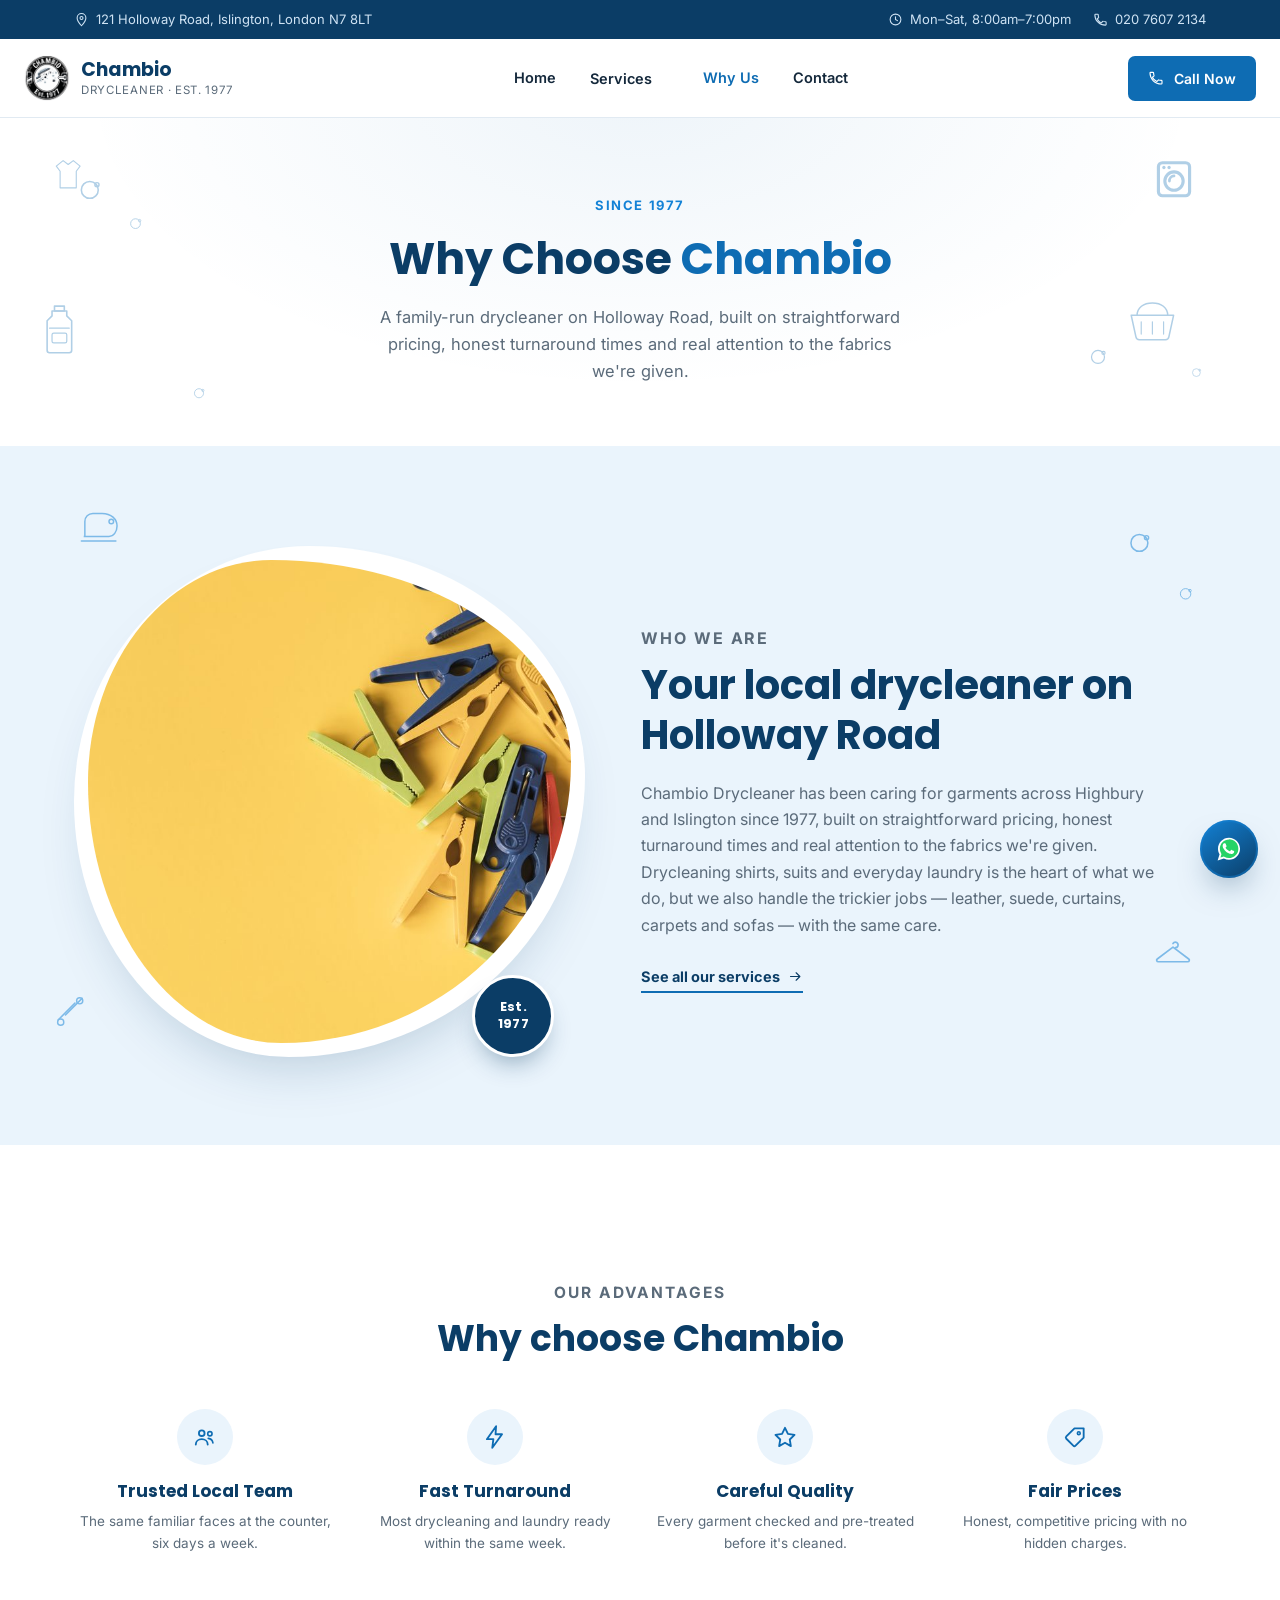
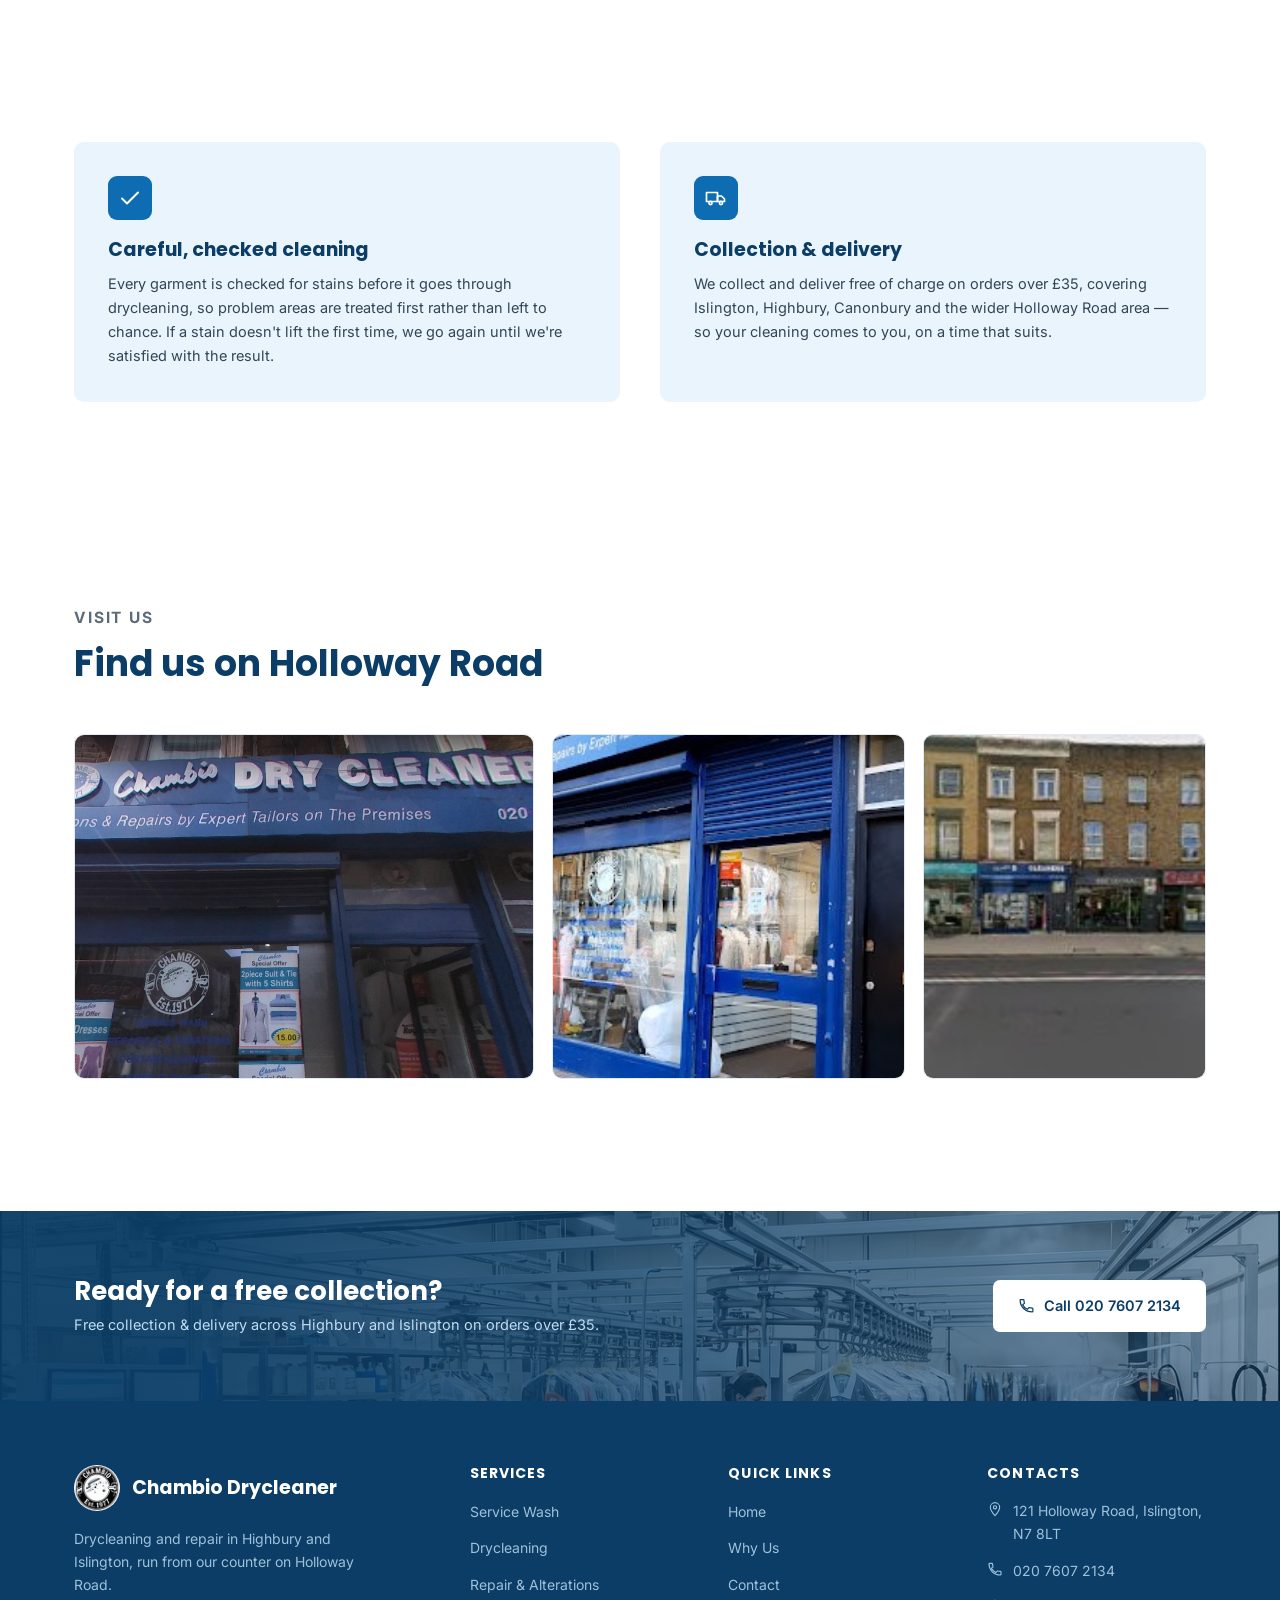
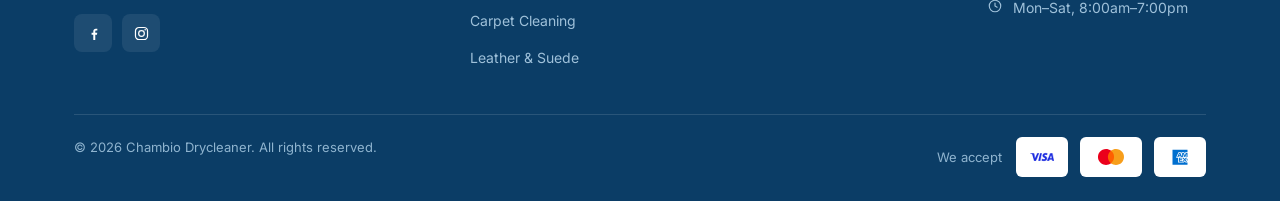
==== about.html @ b4e9386e "Add files via upload" ====
<!DOCTYPE html>
<html lang="en">
<head>
<meta charset="UTF-8">
<meta name="viewport" content="width=device-width, initial-scale=1.0">
<title>Why Choose Us | Chambio Drycleaner, Islington N7</title>
<meta name="description" content="Family-run drycleaner on Holloway Road, Islington since 1977. Trusted local team, fast turnaround, careful quality and fair prices.">
<link rel="canonical" href="about.html">
<link rel="icon" type="image/x-icon" href="favicon.ico">
<link rel="icon" type="image/png" sizes="32x32" href="favicon-32x32.png">
<link rel="icon" type="image/png" sizes="16x16" href="favicon-16x16.png">
<link rel="apple-touch-icon" sizes="180x180" href="apple-touch-icon.png">
<link rel="preconnect" href="https://fonts.googleapis.com">
<link rel="preconnect" href="https://fonts.gstatic.com" crossorigin>
<link href="https://fonts.googleapis.com/css2?family=Poppins:wght@500;600;700&family=Inter:wght@400;500;600;700&display=swap" rel="stylesheet">
<link rel="stylesheet" href="style.css">
</head>
<body>

<!-- Icon sprite definitions -->
<svg width="0" height="0" style="position:absolute">
  <defs>
    <symbol id="ic-phone" viewBox="0 0 24 24"><path d="M6.6 10.8c1.4 2.8 3.8 5.2 6.6 6.6l2.2-2.2c.3-.3.7-.4 1-.2 1.1.4 2.3.6 3.6.6.6 0 1 .4 1 1V20c0 .6-.4 1-1 1C10.4 21 3 13.6 3 4.6c0-.6.4-1 1-1h3.4c.6 0 1 .4 1 1 0 1.3.2 2.5.6 3.6.1.4 0 .8-.2 1L6.6 10.8z" fill="none" stroke="currentColor" stroke-width="1.7" stroke-linejoin="round"/></symbol>
    <symbol id="ic-pin" viewBox="0 0 24 24"><path d="M12 22s7-7.4 7-12.5A7 7 0 0 0 5 9.5C5 14.6 12 22 12 22z" fill="none" stroke="currentColor" stroke-width="1.7" stroke-linejoin="round"/><circle cx="12" cy="9.5" r="2.4" fill="none" stroke="currentColor" stroke-width="1.7"/></symbol>
    <symbol id="ic-clock" viewBox="0 0 24 24"><circle cx="12" cy="12" r="8.6" fill="none" stroke="currentColor" stroke-width="1.7"/><path d="M12 7.5V12l3.2 1.8" fill="none" stroke="currentColor" stroke-width="1.7" stroke-linecap="round" stroke-linejoin="round"/></symbol>
    <symbol id="ic-truck" viewBox="0 0 24 24"><path d="M2.5 6.5h11v9h-11z" fill="none" stroke="currentColor" stroke-width="1.7" stroke-linejoin="round"/><path d="M13.5 10h4l3 3v2.5h-7V10z" fill="none" stroke="currentColor" stroke-width="1.7" stroke-linejoin="round"/><circle cx="6.5" cy="17" r="1.6" fill="none" stroke="currentColor" stroke-width="1.6"/><circle cx="17" cy="17" r="1.6" fill="none" stroke="currentColor" stroke-width="1.6"/></symbol>
    <symbol id="ic-hanger" viewBox="0 0 24 24"><path d="M12 4.2a1.6 1.6 0 1 1 1.4 2.4" fill="none" stroke="currentColor" stroke-width="1.7" stroke-linecap="round"/><path d="M12 6.6 3 13.5c-.7.5-.3 1.6.6 1.6h16.8c.9 0 1.3-1.1.6-1.6L12 6.6z" fill="none" stroke="currentColor" stroke-width="1.7" stroke-linejoin="round"/><path d="M5 17.3h14" stroke="currentColor" stroke-width="1.7" stroke-linecap="round"/></symbol>
    <symbol id="ic-washer" viewBox="0 0 24 24"><rect x="3.5" y="3" width="17" height="18" rx="2.2" fill="none" stroke="currentColor" stroke-width="1.7"/><circle cx="12" cy="13" r="5" fill="none" stroke="currentColor" stroke-width="1.7"/><path d="M9.5 13c0-1.6 1.2-2.8 2.5-2.8" fill="none" stroke="currentColor" stroke-width="1.5" stroke-linecap="round"/><circle cx="6.5" cy="5.6" r=".9" fill="currentColor"/><circle cx="9.3" cy="5.6" r=".9" fill="currentColor"/></symbol>
    <symbol id="ic-needle" viewBox="0 0 24 24"><path d="M19.5 4.5 9 15a2.1 2.1 0 1 1-3-3L16.5 1.5" fill="none" stroke="currentColor" stroke-width="1.7" stroke-linecap="round" stroke-linejoin="round"/><circle cx="18" cy="6" r="1.4" fill="none" stroke="currentColor" stroke-width="1.5"/><path d="M4.5 16.5 3 21l4.5-1.5" fill="none" stroke="currentColor" stroke-width="1.7" stroke-linecap="round" stroke-linejoin="round"/></symbol>
    <symbol id="ic-carpet" viewBox="0 0 24 24"><rect x="3" y="4.5" width="18" height="15" rx="1.5" fill="none" stroke="currentColor" stroke-width="1.7"/><rect x="6" y="7.5" width="12" height="9" rx="1" fill="none" stroke="currentColor" stroke-width="1.4"/><path d="M9 10.5h6M9 13.5h6" stroke="currentColor" stroke-width="1.3" stroke-linecap="round"/></symbol>
    <symbol id="ic-sofa" viewBox="0 0 24 24"><path d="M5 12V8.8a1.8 1.8 0 0 1 3.6 0V11h6.8V8.8a1.8 1.8 0 0 1 3.6 0V12" fill="none" stroke="currentColor" stroke-width="1.7" stroke-linejoin="round"/><rect x="3.5" y="11" width="17" height="6" rx="1.6" fill="none" stroke="currentColor" stroke-width="1.7"/><path d="M4.5 17v2.3M19.5 17v2.3" stroke="currentColor" stroke-width="1.7" stroke-linecap="round"/></symbol>
    <symbol id="ic-jacket" viewBox="0 0 24 24"><path d="M9 3.5 12 5l3-1.5 4 3-2 2.5V20H8V9L6 6.5l3-3z" fill="none" stroke="currentColor" stroke-width="1.7" stroke-linejoin="round"/><path d="M12 5v15" stroke="currentColor" stroke-width="1.3"/></symbol>
    <symbol id="ic-team" viewBox="0 0 24 24"><circle cx="9" cy="8.5" r="2.6" fill="none" stroke="currentColor" stroke-width="1.7"/><path d="M3.5 19c0-3 2.5-5 5.5-5s5.5 2 5.5 5" fill="none" stroke="currentColor" stroke-width="1.7" stroke-linecap="round"/><circle cx="16.5" cy="9" r="2" fill="none" stroke="currentColor" stroke-width="1.5"/><path d="M15 13.3c2.4.3 4 1.9 4.3 4.2" fill="none" stroke="currentColor" stroke-width="1.5" stroke-linecap="round"/></symbol>
    <symbol id="ic-bolt" viewBox="0 0 24 24"><path d="M13 2 4.5 14h6l-1 8L18.5 9.5h-6L13 2z" fill="none" stroke="currentColor" stroke-width="1.7" stroke-linejoin="round"/></symbol>
    <symbol id="ic-star" viewBox="0 0 24 24"><path d="M12 3.5l2.7 5.6 6.1.9-4.4 4.3 1 6.1L12 17.3l-5.4 3.1 1-6.1-4.4-4.3 6.1-.9L12 3.5z" fill="none" stroke="currentColor" stroke-width="1.7" stroke-linejoin="round"/></symbol>
    <symbol id="ic-tag" viewBox="0 0 24 24"><path d="M20 12.5 12.5 20a1.5 1.5 0 0 1-2.1 0l-6.4-6.4a1.5 1.5 0 0 1 0-2.1L11.5 4H20v8.5z" fill="none" stroke="currentColor" stroke-width="1.7" stroke-linejoin="round"/><circle cx="15.5" cy="8.5" r="1.3" fill="none" stroke="currentColor" stroke-width="1.5"/></symbol>
    <symbol id="ic-mail" viewBox="0 0 24 24"><rect x="3" y="5" width="18" height="14" rx="2" fill="none" stroke="currentColor" stroke-width="1.7"/><path d="M4 6.5l8 6.5 8-6.5" fill="none" stroke="currentColor" stroke-width="1.7" stroke-linejoin="round"/></symbol>
    <symbol id="ic-fb" viewBox="0 0 24 24"><path d="M14.5 21v-7.2h2.4l.4-2.8h-2.8V9.2c0-.8.2-1.4 1.4-1.4h1.5V5.3c-.3 0-1.1-.1-2.1-.1-2.1 0-3.6 1.3-3.6 3.7v2.1H9.3v2.8h2.4V21h2.8z" fill="currentColor"/></symbol>
    <symbol id="ic-ig" viewBox="0 0 24 24"><rect x="3.5" y="3.5" width="17" height="17" rx="5" fill="none" stroke="currentColor" stroke-width="1.7"/><circle cx="12" cy="12" r="4" fill="none" stroke="currentColor" stroke-width="1.7"/><circle cx="17.2" cy="6.8" r="1.1" fill="currentColor"/></symbol>
    <symbol id="ic-check" viewBox="0 0 24 24"><path d="M4 12.5l5 5 11-11" fill="none" stroke="currentColor" stroke-width="2" stroke-linecap="round" stroke-linejoin="round"/></symbol>
    <symbol id="ic-arrow" viewBox="0 0 24 24"><path d="M4 12h15M13 6l6 6-6 6" fill="none" stroke="currentColor" stroke-width="1.8" stroke-linecap="round" stroke-linejoin="round"/></symbol>
    <symbol id="ic-card" viewBox="0 0 24 24"><rect x="2.5" y="5.5" width="19" height="13" rx="2" fill="none" stroke="currentColor" stroke-width="1.7"/><path d="M2.5 9.5h19" stroke="currentColor" stroke-width="1.7"/></symbol>
    <symbol id="doodle-iron" viewBox="0 0 40 40"><path d="M6 30h22c4 0 7-4 7-9 0-6-5-11-13-11H14c-4 0-7 3-7 7v13z" fill="none" stroke="currentColor" stroke-width="1.3"/><circle cx="30" cy="17" r="2" fill="none" stroke="currentColor" stroke-width="1.3"/><path d="M4 34h30" stroke="currentColor" stroke-width="1.3" stroke-linecap="round"/></symbol>
    <symbol id="doodle-bubble" viewBox="0 0 20 20"><circle cx="10" cy="10" r="6.5" fill="none" stroke="currentColor" stroke-width="1.2"/><circle cx="15.5" cy="6" r="1.6" fill="none" stroke="currentColor" stroke-width="1.1"/></symbol>
    <symbol id="doodle-hanger" viewBox="0 0 32 32"><path d="M16 6.2a2.1 2.1 0 1 1 1.9 3.2" fill="none" stroke="currentColor" stroke-width="1.3" stroke-linecap="round"/><path d="M16 9 4 18c-.9.7-.4 2.1.8 2.1h22.4c1.2 0 1.7-1.4.8-2.1L16 9z" fill="none" stroke="currentColor" stroke-width="1.3" stroke-linejoin="round"/></symbol>
    <symbol id="doodle-scissor" viewBox="0 0 32 32"><path d="M26 6 12 20" fill="none" stroke="currentColor" stroke-width="1.3" stroke-linecap="round"/><path d="M6 24 20 10" fill="none" stroke="currentColor" stroke-width="1.3" stroke-linecap="round"/><circle cx="8" cy="26" r="2.6" fill="none" stroke="currentColor" stroke-width="1.2"/><circle cx="24" cy="8" r="2.6" fill="none" stroke="currentColor" stroke-width="1.2"/></symbol>
    <symbol id="doodle-detergent" viewBox="0 0 34 44"><path d="M11 8h12v4l4 4v24a2 2 0 0 1-2 2H9a2 2 0 0 1-2-2V16l4-4V8z" fill="none" stroke="currentColor" stroke-width="1.3" stroke-linejoin="round"/><path d="M13 4h8v4h-8z" fill="none" stroke="currentColor" stroke-width="1.3" stroke-linejoin="round"/><path d="M9 22h16" stroke="currentColor" stroke-width="1" stroke-linecap="round"/><rect x="11" y="26" width="12" height="8" rx="1.4" fill="none" stroke="currentColor" stroke-width="1"/></symbol>
    <symbol id="doodle-basket" viewBox="0 0 44 34"><path d="M4 12h36l-4 18.4a3 3 0 0 1-3 2.4H11a3 3 0 0 1-3-2.4L4 12z" fill="none" stroke="currentColor" stroke-width="1.3" stroke-linejoin="round"/><path d="M9 12c0-6.5 5.5-10.5 13-10.5S35 5.5 35 12" fill="none" stroke="currentColor" stroke-width="1.3"/><path d="M12.5 17.5v10.5M22 17.5v10.5M31.5 17.5v10.5" stroke="currentColor" stroke-width="1" stroke-linecap="round"/></symbol>
    <symbol id="doodle-shirt" viewBox="0 0 40 40"><path d="M14 4 20 8.5 26 4 34 10.5 29.5 16.5V36h-19V16.5L6 10.5 14 4z" fill="none" stroke="currentColor" stroke-width="1.3" stroke-linejoin="round"/></symbol>
  </defs>
</svg>

<div class="topbar">
  <div class="wrap">
    <div class="topbar-item">
      <svg width="15" height="15"><use href="#ic-pin"/></svg>
      <span>121 Holloway Road, Islington, London N7 8LT</span>
    </div>
    <div class="topbar-right">
      <div class="topbar-item"><svg width="15" height="15"><use href="#ic-clock"/></svg><span>Mon&ndash;Sat, 8:00am&ndash;7:00pm</span></div>
      <a class="topbar-item" href="tel:02076072134"><svg width="15" height="15"><use href="#ic-phone"/></svg><span>020 7607 2134</span></a>
    </div>
  </div>
</div>

<header>
  <div class="nav">
    <a class="brand" href="index.html">
      <span class="brand-mark"><img src="logo.png" alt="Chambio Drycleaner logo"></span>
      <span class="brand-text">
        <span class="brand-name" style="display:block;">Chambio</span>
        <span class="brand-sub">DRYCLEANER &middot; EST. 1977</span>
      </span>
    </a>

    <nav class="menu" id="navMenu">
      <a href="index.html">Home</a>
      <div class="dropdown">
        <button type="button" aria-expanded="false">Services <svg width="12" height="12"><use href="#ic-arrow" transform="rotate(90 12 12)"/></svg></button>
        <div class="dropdown-menu">
          <a href="services.html#service-wash">Service Wash</a>
          <a href="services.html#drycleaning">Drycleaning</a>
          <a href="services.html#repair-alterations">Repair &amp; Alterations</a>
          <a href="services.html#carpet-cleaning">Carpet Cleaning</a>
          <a href="services.html#sofa-curtain">Sofa &amp; Curtain Cleaning</a>
          <a href="services.html#leather-suede">Leather &amp; Suede</a>
        </div>
      </div>
      <a href="about.html" class="active">Why Us</a>
      <a href="contact.html">Contact</a>
    </nav>

    <a class="header-cta" href="tel:02076072134">
      <svg width="16" height="16"><use href="#ic-phone"/></svg>
      Call Now
    </a>
    <button class="burger" id="burger" aria-label="Toggle menu" aria-expanded="false">
      <svg width="26" height="26"><use href="#ic-arrow" transform="rotate(90 12 12)"/></svg>
    </button>
  </div>
</header>

<main id="top">

  <!-- PAGE INTRO -->
  <section class="hero" style="padding:64px 0 30px;">
    <svg class="hero-doodles" width="100%" height="100%" xmlns="http://www.w3.org/2000/svg">
      <use href="#doodle-bubble" x="6%" y="18%" width="26" height="26"/>
      <use href="#doodle-bubble" x="10%" y="30%" width="15" height="15"/>
      <use href="#doodle-detergent" x="3%" y="56%" width="42" height="54"/>
      <use href="#ic-washer" x="90%" y="12%" width="44" height="44"/>
      <use href="#doodle-basket" x="88%" y="56%" width="52" height="40"/>
      <use href="#doodle-shirt" x="4%" y="12%" width="34" height="34"/>
      <use href="#doodle-bubble" x="85%" y="70%" width="20" height="20"/>
      <use href="#doodle-bubble" x="93%" y="76%" width="12" height="12"/>
      <use href="#doodle-bubble" x="15%" y="82%" width="14" height="14"/>
    </svg>
    <div class="wrap">
      <div class="hero-center">
        <p class="eyebrow">Since 1977</p>
        <h1>Why Choose <span>Chambio</span></h1>
        <p class="lead">A family-run drycleaner on Holloway Road, built on straightforward pricing, honest turnaround times and real attention to the fabrics we're given.</p>
      </div>
    </div>
  </section>

  <!-- WHO WE ARE -->
  <section class="about">
    <svg class="about-doodles" width="100%" height="100%" xmlns="http://www.w3.org/2000/svg" style="color:var(--blue-mid);">
      <use href="#doodle-iron" x="6%" y="8%" width="46" height="46"/>
      <use href="#doodle-bubble" x="88%" y="12%" width="26" height="26"/>
      <use href="#doodle-bubble" x="92%" y="20%" width="16" height="16"/>
      <use href="#doodle-hanger" x="90%" y="70%" width="42" height="42"/>
      <use href="#doodle-scissor" x="4%" y="78%" width="38" height="38"/>
      <use href="#doodle-bubble" x="10%" y="55%" width="14" height="14"/>
    </svg>
    <div class="wrap">
      <div class="about-grid">
        <div class="about-blob">
          <img src="clothespins.jpg" alt="Freshly pressed shirts on hangers at Chambio Drycleaner" loading="lazy">
          <span class="est-badge">Est.<br>1977</span>
        </div>
        <div class="about-copy">
          <p class="eyebrow">Who We Are</p>
          <h2>Your local drycleaner on Holloway Road</h2>
          <p>Chambio Drycleaner has been caring for garments across Highbury and Islington since 1977, built on straightforward pricing, honest turnaround times and real attention to the fabrics we're given. Drycleaning shirts, suits and everyday laundry is the heart of what we do, but we also handle the trickier jobs &mdash; leather, suede, curtains, carpets and sofas &mdash; with the same care.</p>
          <a class="link-arrow" href="services.html">See all our services <svg width="15" height="15"><use href="#ic-arrow"/></svg></a>
        </div>
      </div>
    </div>
  </section>

  <!-- WHY -->
  <section id="why" style="padding-top:120px;">
    <div class="wrap">
      <div class="section-head">
        <p class="eyebrow" style="text-align:center;">Our Advantages</p>
        <h2>Why choose Chambio</h2>
      </div>
      <div class="why-grid">
        <div class="why-item">
          <span class="info-icon"><svg width="26" height="26" style="color:var(--blue);"><use href="#ic-team"/></svg></span>
          <h3>Trusted Local Team</h3>
          <p>The same familiar faces at the counter, six days a week.</p>
        </div>
        <div class="why-item">
          <span class="info-icon"><svg width="26" height="26" style="color:var(--blue);"><use href="#ic-bolt"/></svg></span>
          <h3>Fast Turnaround</h3>
          <p>Most drycleaning and laundry ready within the same week.</p>
        </div>
        <div class="why-item">
          <span class="info-icon"><svg width="26" height="26" style="color:var(--blue);"><use href="#ic-star"/></svg></span>
          <h3>Careful Quality</h3>
          <p>Every garment checked and pre-treated before it's cleaned.</p>
        </div>
        <div class="why-item">
          <span class="info-icon"><svg width="26" height="26" style="color:var(--blue);"><use href="#ic-tag"/></svg></span>
          <h3>Fair Prices</h3>
          <p>Honest, competitive pricing with no hidden charges.</p>
        </div>
      </div>
    </div>
  </section>

  <!-- EXPLAIN -->
  <section class="explain">
    <div class="wrap">
      <div class="explain-grid">
        <div class="explain-card">
          <span class="info-icon"><svg width="24" height="24"><use href="#ic-check"/></svg></span>
          <h3>Careful, checked cleaning</h3>
          <p>Every garment is checked for stains before it goes through drycleaning, so problem areas are treated first rather than left to chance. If a stain doesn't lift the first time, we go again until we're satisfied with the result.</p>
        </div>
        <div class="explain-card">
          <span class="info-icon"><svg width="24" height="24"><use href="#ic-truck"/></svg></span>
          <h3>Collection &amp; delivery</h3>
          <p>We collect and deliver free of charge on orders over &pound;35, covering Islington, Highbury, Canonbury and the wider Holloway Road area &mdash; so your cleaning comes to you, on a time that suits.</p>
        </div>
      </div>
    </div>
  </section>

  <!-- STOREFRONT -->
  <section>
    <div class="wrap">
      <div class="section-head left">
        <p class="eyebrow">Visit Us</p>
        <h2>Find us on Holloway Road</h2>
      </div>
      <div class="storefront-grid">
        <img src="shopfront-sign.jpg" alt="Chambio Dry Cleaners shopfront sign, established 1977, Holloway Road" loading="lazy">
        <img src="shopfront-door.jpg" alt="Chambio Dry Cleaners entrance and shutter front" loading="lazy">
        <img src="shopfront-street.jpg" alt="Chambio Dry Cleaners storefront viewed from Holloway Road" loading="lazy">
      </div>
    </div>
  </section>

  <section style="padding:0;">
    <div class="cta-band">
      <div class="bg-photo"></div>
      <div class="bg-overlay"></div>
      <div class="wrap">
        <div>
          <h2>Ready for a free collection?</h2>
          <p>Free collection &amp; delivery across Highbury and Islington on orders over &pound;35.</p>
        </div>
        <a class="btn btn-primary" href="tel:02076072134"><svg width="17" height="17"><use href="#ic-phone"/></svg>Call 020 7607 2134</a>
      </div>
    </div>
  </section>


</main>

<footer>
  <div class="wrap">
    <div class="foot-grid">
      <div>
        <div class="foot-brand">
          <span class="brand-mark"><img src="logo.png" alt="Chambio Drycleaner logo"></span>
          <span class="brand-name">Chambio Drycleaner</span>
        </div>
        <p>Drycleaning and repair in Highbury and Islington, run from our counter on Holloway Road.</p>
        <div class="social-row">
          <a href="#" aria-label="Facebook"><svg width="17" height="17"><use href="#ic-fb"/></svg></a>
          <a href="#" aria-label="Instagram"><svg width="17" height="17"><use href="#ic-ig"/></svg></a>
        </div>
      </div>
      <div>
        <h4>Services</h4>
        <ul>
          <li><a href="services.html#service-wash">Service Wash</a></li>
          <li><a href="services.html#drycleaning">Drycleaning</a></li>
          <li><a href="services.html#repair-alterations">Repair &amp; Alterations</a></li>
          <li><a href="services.html#carpet-cleaning">Carpet Cleaning</a></li>
          <li><a href="services.html#leather-suede">Leather &amp; Suede</a></li>
        </ul>
      </div>
      <div>
        <h4>Quick Links</h4>
        <ul>
          <li><a href="index.html">Home</a></li>
          <li><a href="about.html">Why Us</a></li>
          <li><a href="contact.html">Contact</a></li>
        </ul>
      </div>
      <div>
        <h4>Contacts</h4>
        <div class="foot-contact-row">
          <svg width="16" height="16"><use href="#ic-pin"/></svg>
          <span>121 Holloway Road, Islington, N7 8LT</span>
        </div>
        <div class="foot-contact-row">
          <svg width="16" height="16"><use href="#ic-phone"/></svg>
          <span>020 7607 2134</span>
        </div>
        <div class="foot-contact-row">
          <svg width="16" height="16"><use href="#ic-clock"/></svg>
          <span>Mon&ndash;Sat, 8:00am&ndash;7:00pm</span>
        </div>
      </div>
    </div>
    <div class="foot-bottom">
      <span>&copy; <span id="year"></span> Chambio Drycleaner. All rights reserved.</span>
      <div class="cards-accepted">
        <span class="label">We accept</span>
        <span class="card-logo"><img src="visa.png" alt="Visa"></span>
        <span class="card-logo"><img src="mastercard.svg" alt="Mastercard"></span>
        <span class="card-logo"><img src="amex.svg" alt="American Express"></span>
      </div>
    </div>
  </div>
</footer>

<script>
  document.getElementById('year').textContent = new Date().getFullYear();

  const burger = document.getElementById('burger');
  const navMenu = document.getElementById('navMenu');
  burger.addEventListener('click', () => {
    const isOpen = navMenu.classList.toggle('open');
    burger.setAttribute('aria-expanded', isOpen);
  });

  document.querySelectorAll('.dropdown > button').forEach(btn => {
    btn.addEventListener('click', () => {
      const parent = btn.closest('.dropdown');
      const isOpen = parent.classList.toggle('open');
      btn.setAttribute('aria-expanded', isOpen);
    });
  });

  navMenu.querySelectorAll('a').forEach(a => a.addEventListener('click', () => {
    navMenu.classList.remove('open');
    burger.setAttribute('aria-expanded', false);
  }));
</script>

<div class="wa-widget">
  <span class="wa-tooltip">Chat with us on WhatsApp</span>
  <a class="wa-btn" href="https://wa.me/447863146738" target="_blank" rel="noopener" aria-label="Chat with Chambio Drycleaners on WhatsApp">
    <svg viewBox="0 0 32 32" fill="none" xmlns="http://www.w3.org/2000/svg">
      <path d="M16.004 3C9.06 3 3.42 8.64 3.42 15.58c0 2.35.65 4.55 1.78 6.44L3 29l7.15-2.15a12.5 12.5 0 0 0 5.85 1.46h.01c6.94 0 12.58-5.64 12.58-12.58C28.6 8.79 22.96 3 16.004 3Z" fill="#fff"/>
      <path d="M16.004 4.9c5.9 0 10.68 4.78 10.68 10.68 0 5.9-4.78 10.68-10.68 10.68a10.6 10.6 0 0 1-5.44-1.5l-.39-.23-3.9 1.18 1.14-3.87-.25-.4a10.63 10.63 0 0 1-1.64-5.66c0-5.9 4.78-10.68 10.68-10.68Z" fill="#25D366"/>
      <path d="M12.1 9.98c-.24-.53-.5-.54-.73-.55l-.62-.01c-.22 0-.57.08-.87.4-.3.32-1.13 1.11-1.13 2.7 0 1.6 1.16 3.14 1.32 3.36.16.22 2.24 3.6 5.54 4.9 2.74 1.08 3.3.87 3.89.81.6-.06 1.93-.79 2.2-1.55.27-.76.27-1.42.19-1.55-.08-.14-.29-.22-.6-.38-.32-.16-1.93-.95-2.23-1.06-.3-.11-.52-.16-.73.16-.22.32-.84 1.06-1.03 1.28-.19.22-.38.24-.7.08-.32-.16-1.35-.5-2.57-1.58-.95-.85-1.59-1.9-1.78-2.22-.19-.32-.02-.5.14-.66.14-.14.32-.38.48-.57.16-.19.21-.32.32-.54.11-.22.05-.4-.03-.56-.08-.16-.71-1.77-1-2.42Z" fill="#fff"/>
    </svg>
  </a>
</div>

</body>
</html>
---- style.css ----
:root{
    --blue-dark:#0B3D66;
    --blue:#0E6CB3;
    --blue-mid:#1382D6;
    --blue-pale:#EAF4FC;
    --blue-pale-2:#DCEEFA;
    --navy-text:#14283B;
    --grey-text:#5B6B7A;
    --white:#FFFFFF;
    --border:#E1EAF2;
    --radius:10px;
    --max:1180px;
  }
  *{box-sizing:border-box;}
  html{scroll-behavior:smooth; overflow-x:hidden;}
  body{
    margin:0;
    width:100%;
    overflow-x:hidden;
    background:var(--white);
    color:var(--navy-text);
    font-family:'Inter', sans-serif;
    font-size:15.5px;
    line-height:1.65;
  }
  h1,h2,h3,h4{
    font-family:'Poppins', sans-serif;
    margin:0;
    color:var(--blue-dark);
    line-height:1.25;
  }
  a{color:inherit;text-decoration:none;}
  img{max-width:100%;display:block;}
  .wrap{max-width:var(--max);margin:0 auto;padding:0 24px;}
  svg{display:block;}
  :focus-visible{outline:2px solid var(--blue-mid); outline-offset:2px;}
  .eyebrow{
    font-size:13px;
    letter-spacing:.12em;
    text-transform:uppercase;
    color:var(--blue-mid);
    font-weight:700;
    margin-bottom:10px;
  }

  /* ---------- Topbar ---------- */
  .topbar{
    background:var(--blue-dark);
    color:#CFE3F4;
    font-size:13px;
  }
  .topbar .wrap{
    display:flex; justify-content:space-between; align-items:center;
    padding:9px 24px;
    flex-wrap:wrap;
    gap:6px;
  }
  .topbar-item{display:flex; align-items:center; gap:7px;}
  .topbar a:hover{color:#fff;}
  .topbar-right{display:flex; gap:22px; flex-wrap:wrap;}

  /* ---------- Header ---------- */
  header{
    background:var(--white);
    border-bottom:1px solid var(--border);
    position:sticky; top:0; z-index:60;
  }
  .nav{
    display:flex; align-items:center; justify-content:space-between;
    padding:16px 24px;
  }
  .brand{display:flex; align-items:center; gap:11px;}
  .brand-mark{
    width:46px;height:46px;
    background:var(--blue);
    border-radius:50%;
    display:flex;align-items:center;justify-content:center;
    color:#fff;
    flex-shrink:0;
    overflow:hidden;
  }
  .brand-mark img{width:100%;height:100%;object-fit:cover;display:block;}
  .brand-text{line-height:1.15;}
  .brand-name{font-family:'Poppins',sans-serif; font-weight:700; font-size:19px; color:var(--blue-dark);}
  .brand-sub{font-size:11.5px; color:var(--grey-text); letter-spacing:.06em;}

  nav.menu{display:flex; gap:2px; align-items:center;}
  nav.menu > a, .dropdown > button{
    font-size:14.5px; font-weight:600; color:var(--navy-text);
    padding:10px 16px; border-radius:6px;
    background:none; border:none; cursor:pointer;
    display:flex; align-items:center; gap:5px;
    font-family:'Inter',sans-serif;
  }
  nav.menu > a:hover, .dropdown > button:hover{background:var(--blue-pale); color:var(--blue);}
  .dropdown{position:relative;}
  .dropdown:hover .dropdown-menu, .dropdown:focus-within .dropdown-menu{
    display:block;
  }
  .dropdown-menu{
    display:none;
    position:absolute; top:100%; left:0;
    background:var(--white); border:1px solid var(--border); border-radius:8px;
    box-shadow:0 16px 32px -12px rgba(11,61,102,.18);
    min-width:230px; padding:8px; z-index:70;
  }
  .dropdown-menu a{
    display:block; padding:9px 12px; border-radius:6px; font-size:14px; color:var(--navy-text);
  }
  .dropdown-menu a:hover{background:var(--blue-pale); color:var(--blue);}

  .header-cta{
    display:flex; align-items:center; gap:10px;
    background:var(--blue); color:#fff;
    padding:11px 20px; border-radius:7px;
    font-size:14px; font-weight:600;
  }
  .header-cta:hover{background:var(--blue-dark);}
  .burger{display:none; background:none; border:none; cursor:pointer;}

  /* ---------- Hero ---------- */
  .hero{
    position:relative;
    background:
      radial-gradient(900px 480px at 50% -8%, rgba(14,108,179,.07), transparent 62%),
      var(--white);
    color:var(--navy-text);
    padding:92px 0 46px;
    overflow:hidden;
    text-align:center;
  }
  .hero-doodles{
    position:absolute; inset:0;
    color:var(--blue); opacity:.32;
    pointer-events:none;
  }
  .bubble-layer{
    position:absolute; inset:0;
    overflow:hidden;
    pointer-events:none;
    z-index:2;
  }
  .bubble{
    position:absolute;
    border-radius:50%;
    background:radial-gradient(circle at 30% 28%, rgba(255,255,255,.95), rgba(14,108,179,.45) 55%, rgba(14,108,179,.08) 100%);
    border:1px solid rgba(14,108,179,.4);
    animation:bubble-float 1.7s ease-out forwards;
  }
  @keyframes bubble-float{
    0%{ transform:translate(0,0) scale(.5); opacity:0; }
    12%{ opacity:.85; }
    100%{ transform:translate(var(--drift,0px), -130px) scale(1.15); opacity:0; }
  }
  .hero-center{position:relative; z-index:1; max-width:680px; margin:0 auto;}
  .hero .eyebrow{color:var(--blue-mid);}
  .hero h1{
    font-size:clamp(30px,4vw,44px);
    font-weight:700;
    margin:14px 0 18px;
    color:var(--blue-dark);
  }
  .hero h1 span{color:var(--blue);}
  .hero p.lead{
    font-size:16.5px; color:var(--grey-text); max-width:52ch; margin:0 auto 30px;
  }
  .hero-ctas{display:flex; gap:14px; flex-wrap:wrap; justify-content:center; margin-bottom:44px; position:relative; z-index:1;}
  .btn{
    display:inline-flex; align-items:center; gap:9px;
    padding:13px 24px;
    font-size:14.5px; font-weight:600;
    border-radius:7px; border:1.5px solid transparent;
    cursor:pointer; font-family:'Inter',sans-serif;
  }
  .btn-primary{background:var(--blue); color:#fff;}
  .btn-primary:hover{background:var(--blue-dark);}
  .btn-outline{border-color:var(--blue); color:var(--blue); background:#fff;}
  .btn-outline:hover{background:var(--blue-pale);}

  .hero-stat-row{
    display:flex; gap:44px; justify-content:center; flex-wrap:wrap;
    position:relative; z-index:1; margin-bottom:52px;
  }
  .hero-stat{border-top:1px solid var(--border); padding-top:12px; min-width:88px;}
  .hero-stat b{display:block; font-family:'Poppins',sans-serif; font-size:22px; color:var(--blue-dark);}
  .hero-stat span{font-size:12.5px; color:var(--grey-text);}

  .hero-photo-strip{
    position:relative; z-index:1;
    display:flex; align-items:flex-end; justify-content:center;
  }
  .hero-photo{
    border:5px solid #fff; border-radius:12px; overflow:hidden;
    box-shadow:0 24px 46px -24px rgba(11,61,102,.4);
    background:#fff;
  }
  .hero-photo img{display:block; width:100%; height:100%; object-fit:cover;}
  .hero-photo.main{width:260px; height:190px; z-index:2; margin:0 -20px;}
  .hero-photo.small{width:168px; height:148px; margin-bottom:22px;}
  .hero-photo.small:first-child{transform:rotate(-6deg);}
  .hero-photo.small:last-child{transform:rotate(6deg);}

  /* info strip */
  .info-strip{
    margin-top:56px;
    background:var(--white);
    border:1px solid var(--border);
    border-radius:14px;
    box-shadow:0 20px 40px -28px rgba(11,61,102,.25);
    display:grid;
    grid-template-columns:repeat(3,1fr);
    position:relative;
    top:0;
    transform:translateY(38px);
  }
  .info-item{
    display:flex; gap:14px; align-items:center;
    padding:22px 28px;
    border-right:1px solid var(--border);
  }
  .info-item:last-child{border-right:none;}
  .info-icon{
    width:44px;height:44px; flex-shrink:0;
    background:var(--blue-pale);
    border-radius:9px;
    display:flex;align-items:center;justify-content:center;
    color:var(--blue);
  }
  .info-item h4{font-size:14px; margin-bottom:4px; color:var(--navy-text);}
  .info-item p{margin:0; font-size:13.5px; color:var(--grey-text);}


  section{padding:100px 0 88px;}
  .section-head{max-width:640px; margin:0 auto 48px; text-align:center;}
  .section-head.left{margin:0 0 48px; text-align:left;}
  .section-head h2{font-size:clamp(26px,3.2vw,36px); margin-bottom:14px; font-weight:700;}
  .section-head p{color:var(--grey-text); font-size:15.5px;}

  /* Who We Are */
  .about{
    background:var(--blue-pale);
    position:relative;
    overflow:hidden;
  }
  .about-doodles{position:absolute; inset:0; z-index:0; opacity:.5; pointer-events:none;}
  .about-grid{
    display:grid; grid-template-columns:.95fr 1.05fr; gap:56px; align-items:center;
    position:relative; z-index:1;
  }
  .about-blob{
    position:relative;
    background:#fff;
    border-radius:46% 54% 58% 42% / 50% 45% 55% 50%;
    padding:14px;
    box-shadow:0 30px 60px -30px rgba(11,61,102,.28);
  }
  .about-blob img{
    width:100%; height:100%; object-fit:cover; aspect-ratio:1/1;
    border-radius:38% 62% 60% 40% / 46% 42% 58% 54%;
  }
  .est-badge{
    position:absolute; bottom:0; right:6%;
    width:82px; height:82px;
    background:var(--blue-dark); color:#fff;
    border-radius:50%;
    display:flex; align-items:center; justify-content:center;
    text-align:center; line-height:1.3;
    font-family:'Poppins',sans-serif; font-weight:700; font-size:13px;
    letter-spacing:.02em;
    box-shadow:0 14px 26px -10px rgba(11,61,102,.45);
    border:3px solid var(--white);
  }
  .about-copy .eyebrow{margin-bottom:8px;}
  .about-copy h2{font-size:clamp(28px,3.4vw,40px); margin-bottom:20px;}
  .about-copy p{color:var(--grey-text); font-size:16px; margin-bottom:26px; max-width:52ch;}
  .about-copy a.link-arrow{
    font-size:14.5px; font-weight:700; color:var(--blue-dark);
    display:inline-flex; align-items:center; gap:8px;
    border-bottom:2px solid var(--blue); padding-bottom:2px;
  }
  .about-copy a.link-arrow:hover{color:var(--blue);}

  /* Featured intro (three panels, mirrors original hero slider content) */
  .featured{background:var(--white);}
  .featured-grid{
    display:grid; grid-template-columns:repeat(3,1fr); gap:26px;
  }
  .feature-panel{
    border:1px solid var(--border); border-radius:var(--radius);
    padding:30px 26px;
    transition:box-shadow .2s, transform .2s;
  }
  .feature-panel:hover{box-shadow:0 22px 40px -26px rgba(11,61,102,.22); transform:translateY(-3px);}
  .feature-panel .info-icon{margin-bottom:18px;}
  .feature-panel h3{font-size:19px; margin-bottom:10px;}
  .feature-panel p{font-size:14px; color:var(--grey-text); margin:0 0 16px;}
  .feature-panel a.link{font-size:13.5px; font-weight:700; color:var(--blue); display:inline-flex; align-items:center; gap:6px;}
  .feature-panel .badge{
    display:inline-block; margin-top:16px;
    background:var(--blue-pale); color:var(--blue-dark);
    font-size:12px; font-weight:600; padding:6px 12px; border-radius:20px;
  }

  /* services grid */
  .services{background:var(--blue-pale);}
  .service-grid{
    display:grid; grid-template-columns:repeat(3,1fr); gap:24px;
  }
  .service-card{
    background:#fff; border-radius:var(--radius);
    border:1px solid var(--border);
    overflow:hidden;
  }
  .service-card .card-body{padding:24px 26px 28px;}
  .service-card .card-photo{
    width:100%; aspect-ratio:4/3; overflow:hidden; background:var(--blue-pale);
    position:relative;
  }
  .service-card .card-photo img{width:100%; height:100%; object-fit:cover; display:block;}
  .service-card .card-photo.tint::after{
    content:"";
    position:absolute; inset:0;
    background:linear-gradient(160deg, rgba(11,61,102,.55), rgba(19,130,214,.25));
    mix-blend-mode:multiply;
  }
  .card-tagline{
    position:absolute; left:0; right:0; bottom:0;
    z-index:2;
    padding:14px 18px 16px;
    font-family:'Poppins', sans-serif;
    font-style:italic;
    font-weight:600;
    font-size:13.5px;
    line-height:1.35;
    color:#fff;
    background:linear-gradient(to top, rgba(11,61,102,.75), transparent);
    text-shadow:0 1px 3px rgba(0,0,0,.3);
  }
  .service-card .info-icon{width:50px;height:50px; margin-bottom:18px; background:var(--blue); color:#fff;}
  .service-card h3{font-size:18.5px; margin-bottom:8px;}
  .service-card p{font-size:14px; color:var(--grey-text); margin:0;}

  /* why */
  .why-grid{display:grid; grid-template-columns:repeat(4,1fr); gap:28px;}
  .why-item{text-align:center;}
  .why-item .info-icon{margin:0 auto 16px; width:56px; height:56px; border-radius:50%; background:var(--blue-pale);}
  .why-item h3{font-size:17px; margin-bottom:8px;}
  .why-item p{font-size:13.5px; color:var(--grey-text); margin:0;}

  /* two-up explainer */
  .explain{background:var(--white);}
  .explain-grid{display:grid; grid-template-columns:1fr 1fr; gap:40px;}
  .explain-card{
    background:var(--blue-pale); border-radius:var(--radius); padding:34px;
  }
  .explain-card .info-icon{background:var(--blue); color:#fff; margin-bottom:18px;}
  .explain-card h3{font-size:19px; margin-bottom:10px;}
  .explain-card p{font-size:14.5px; color:var(--navy-text); opacity:.85; margin:0;}

  /* delivery showcase */
  .delivery{background:var(--blue-pale);}
  .delivery-grid{display:grid; grid-template-columns:1fr 1fr; gap:56px; align-items:center;}
  .delivery-photo{
    border-radius:16px; overflow:hidden;
    box-shadow:0 30px 60px -30px rgba(11,61,102,.28);
  }
  .delivery-photo img{width:100%; height:100%; object-fit:cover; aspect-ratio:4/3; display:block;}
  .delivery-copy .eyebrow{margin-bottom:8px;}
  .delivery-copy h2{font-size:clamp(28px,3.4vw,38px); margin-bottom:18px;}
  .delivery-copy p{color:var(--grey-text); font-size:16px; margin-bottom:26px; max-width:52ch;}
  .delivery-list{list-style:none; padding:0; margin:0 0 28px; display:flex; flex-direction:column; gap:14px;}
  .delivery-list li{display:flex; align-items:flex-start; gap:12px; font-size:14.5px; color:var(--navy-text);}
  .delivery-list .info-icon{width:32px; height:32px; flex-shrink:0; background:var(--blue); color:#fff;}

  /* CTA band */
  .cta-band{
    position:relative;
    background:var(--blue-dark);
    color:#fff;
    padding:64px 0;
    overflow:hidden;
  }
  .cta-band .bg-photo{
    position:absolute; inset:0;
    background-image:url('facility.jpg');
    background-size:cover;
    background-position:center 30%;
  }
  .cta-band .bg-overlay{
    position:absolute; inset:0;
    background:linear-gradient(100deg, rgba(11,61,102,.94) 15%, rgba(11,61,102,.72) 55%, rgba(11,61,102,.5) 100%);
  }
  .cta-band .wrap{position:relative; z-index:1;}
  .cta-band .wrap{
    display:flex; align-items:center; justify-content:space-between; gap:30px; flex-wrap:wrap;
  }
  .cta-band h2{color:#fff; font-size:26px; margin-bottom:6px;}
  .cta-band p{color:#BFDBF0; margin:0; font-size:14.5px;}
  .cta-band .btn-primary{background:#fff; color:var(--blue-dark);}
  .cta-band .btn-primary:hover{background:var(--blue-pale);}

  /* storefront gallery */
  .storefront-grid{
    display:grid; grid-template-columns:1.3fr 1fr .8fr; gap:18px;
    margin-bottom:44px;
  }
  .storefront-grid img{
    width:100%; height:100%; object-fit:cover;
    aspect-ratio:4/3;
    border-radius:var(--radius);
    border:1px solid var(--border);
    display:block;
  }

  /* contact */
  .contact-grid{display:grid; grid-template-columns:1fr 1fr; gap:50px; align-items:start;}
  .hours-table{width:100%; border-collapse:collapse; font-size:14.5px;}
  .hours-table td{padding:11px 0; border-bottom:1px solid var(--border);}
  .hours-table td:last-child{text-align:right; font-weight:700; color:var(--blue-dark);}
  .map-frame{border:1px solid var(--border); border-radius:var(--radius); overflow:hidden; height:300px;}
  .map-frame iframe{width:100%; height:100%; border:0;}

  /* footer */
  footer{background:var(--blue-dark); color:#CFE3F4; padding:64px 0 24px;}
  .foot-grid{display:grid; grid-template-columns:1.3fr .8fr .8fr .8fr; gap:40px; margin-bottom:44px;}
  .foot-brand{display:flex; align-items:center; gap:12px; margin-bottom:16px;}
  .foot-brand .brand-mark{background:rgba(255,255,255,.14);}
  .foot-brand .brand-name{color:#fff;}
  footer p{color:#9FC1DA; font-size:14px; max-width:34ch;}
  footer h4{color:#fff; font-size:14px; text-transform:uppercase; letter-spacing:.08em; margin-bottom:16px;}
  footer ul{list-style:none; padding:0; margin:0; display:flex; flex-direction:column; gap:11px;}
  footer ul a{font-size:14px; color:#9FC1DA;}
  footer ul a:hover{color:#fff;}
  .foot-contact-row{display:flex; gap:10px; align-items:flex-start; font-size:14px; color:#9FC1DA;}
  .foot-contact-row + .foot-contact-row{margin-top:14px;}
  .foot-contact-row svg{flex-shrink:0; margin-top:2px;}
  .social-row{display:flex; gap:10px; margin-top:18px;}
  .social-row a{
    width:38px;height:38px; border-radius:8px;
    background:rgba(255,255,255,.08);
    display:flex; align-items:center; justify-content:center;
    color:#fff;
  }
  .social-row a:hover{background:var(--blue);}
  .foot-bottom{
    border-top:1px solid rgba(255,255,255,.12); padding-top:22px;
    display:flex; justify-content:space-between; flex-wrap:wrap; gap:12px;
    font-size:13px; color:#8FB4CF;
  }
  .cards-accepted{display:flex; align-items:center; gap:12px;}
  .cards-accepted span.label{margin-right:2px;}
  .card-logo{
    background:#fff; border-radius:6px;
    padding:8px 14px;
    display:flex; align-items:center; height:40px;
  }
  .card-logo img{height:100%; width:auto; display:block;}
  .card-chip{
    border:1px solid rgba(255,255,255,.2); border-radius:5px;
    padding:4px 9px; font-size:11.5px; font-weight:700; color:#CFE3F4; letter-spacing:.02em;
  }

  @media (max-width: 980px){
    .about-grid{grid-template-columns:1fr; gap:40px;}
    .about-blob{max-width:360px; margin:0 auto;}
    .delivery-grid{grid-template-columns:1fr; gap:32px;}
    .delivery-grid .delivery-photo{order:-1;}
    .hero{padding-bottom:0;}
    .hero-photo-strip{margin-bottom:34px;}
    .hero-photo.main{width:220px; height:160px; margin:0 -14px;}
    .hero-photo.small{width:130px; height:110px; margin-bottom:16px;}
    .info-strip{grid-template-columns:1fr; transform:none; margin-top:34px;}
    .info-item{border-right:none; border-bottom:1px solid var(--border); justify-content:flex-start; text-align:left; width:280px; margin:0 auto;}
    .info-item:last-child{border-bottom:none;}
    .featured-grid, .service-grid{grid-template-columns:repeat(2,1fr);}
    .why-grid{grid-template-columns:repeat(2,1fr);}
    .explain-grid{grid-template-columns:1fr;}
    .storefront-grid{grid-template-columns:1fr 1fr;}
    .contact-grid{grid-template-columns:1fr;}
    .foot-grid{grid-template-columns:1fr 1fr;}
    section{padding:70px 0;}
  }
  @media (max-width: 720px){
    .topbar-right{gap:14px;}
    nav.menu, .header-cta{display:none;}
    .burger{display:block;}
    nav.menu.open{
      display:flex; flex-direction:column; align-items:stretch; gap:0;
      position:absolute; top:100%; left:0; right:0;
      background:#fff; border-bottom:1px solid var(--border);
      padding:8px 20px 18px;
    }
    nav.menu.open > a, nav.menu.open .dropdown > button{width:100%; justify-content:space-between; padding:12px 4px; border-bottom:1px solid var(--border);}
    .dropdown-menu{position:static; box-shadow:none; border:none; display:none; padding-left:12px;}
    .dropdown.open .dropdown-menu{display:block;}
    .featured-grid, .service-grid, .why-grid, .foot-grid{grid-template-columns:1fr;}
    .storefront-grid{grid-template-columns:1fr;}
    .cta-band .wrap{flex-direction:column; align-items:flex-start;}
    .info-strip{margin-top:26px;}
    .hero-photo-strip{gap:10px;}
    .hero-photo.small{display:none;}
    .hero-photo.main{width:min(78vw,320px); height:auto; aspect-ratio:16/11; margin:0;}
    .hero-stat-row{gap:26px;}
    section{padding:56px 0;}
  }
  @media (prefers-reduced-motion: reduce){ html{scroll-behavior:auto;} }

.wa-widget{
    position:fixed;
    right:22px;
    bottom:22px;
    z-index:999;
    display:flex;
    align-items:center;
    justify-content:flex-end;
  }
  .wa-tooltip{
    background:var(--blue-dark);
    color:#fff;
    font-family:'Inter', sans-serif;
    font-size:13.5px;
    font-weight:500;
    padding:9px 14px;
    border-radius:8px;
    margin-right:12px;
    white-space:nowrap;
    box-shadow:0 12px 24px -10px rgba(11,61,102,.4);
    opacity:0;
    transform:translateX(8px);
    pointer-events:none;
    transition:opacity .2s, transform .2s;
  }
  .wa-tooltip::after{
    content:"";
    position:absolute;
    top:50%;
    right:-6px;
    transform:translateY(-50%);
    border-width:6px 0 6px 6px;
    border-style:solid;
    border-color:transparent transparent transparent var(--blue-dark);
  }
  .wa-widget:hover .wa-tooltip{
    opacity:1;
    transform:translateX(0);
  }
  .wa-btn{
    width:58px;
    height:58px;
    border-radius:50%;
    background:linear-gradient(145deg, var(--blue-mid), var(--blue-dark));
    display:flex;
    align-items:center;
    justify-content:center;
    box-shadow:0 16px 32px -12px rgba(11,61,102,.5);
    transition:transform .2s, box-shadow .2s;
    flex-shrink:0;
    position:relative;
  }
  .wa-btn:hover{
    transform:translateY(-3px) scale(1.05);
    box-shadow:0 20px 38px -12px rgba(11,61,102,.6);
  }
  .wa-btn::before{
    content:"";
    position:absolute;
    inset:0;
    border-radius:50%;
    border:2px solid rgba(19,130,214,.45);
    animation:wa-pulse 2.4s ease-out infinite;
  }
  @keyframes wa-pulse{
    0%{transform:scale(1); opacity:.8;}
    100%{transform:scale(1.6); opacity:0;}
  }
  .wa-btn svg{width:28px; height:28px; position:relative; z-index:1;}
  @media (max-width:600px){
    .wa-widget{right:16px; bottom:16px;}
    .wa-tooltip{display:none;}
    .wa-btn{width:52px; height:52px;}
  }

/* Active nav link state (for multi-page site) */
.menu a.active{
  color:var(--blue);
  font-weight:600;
}
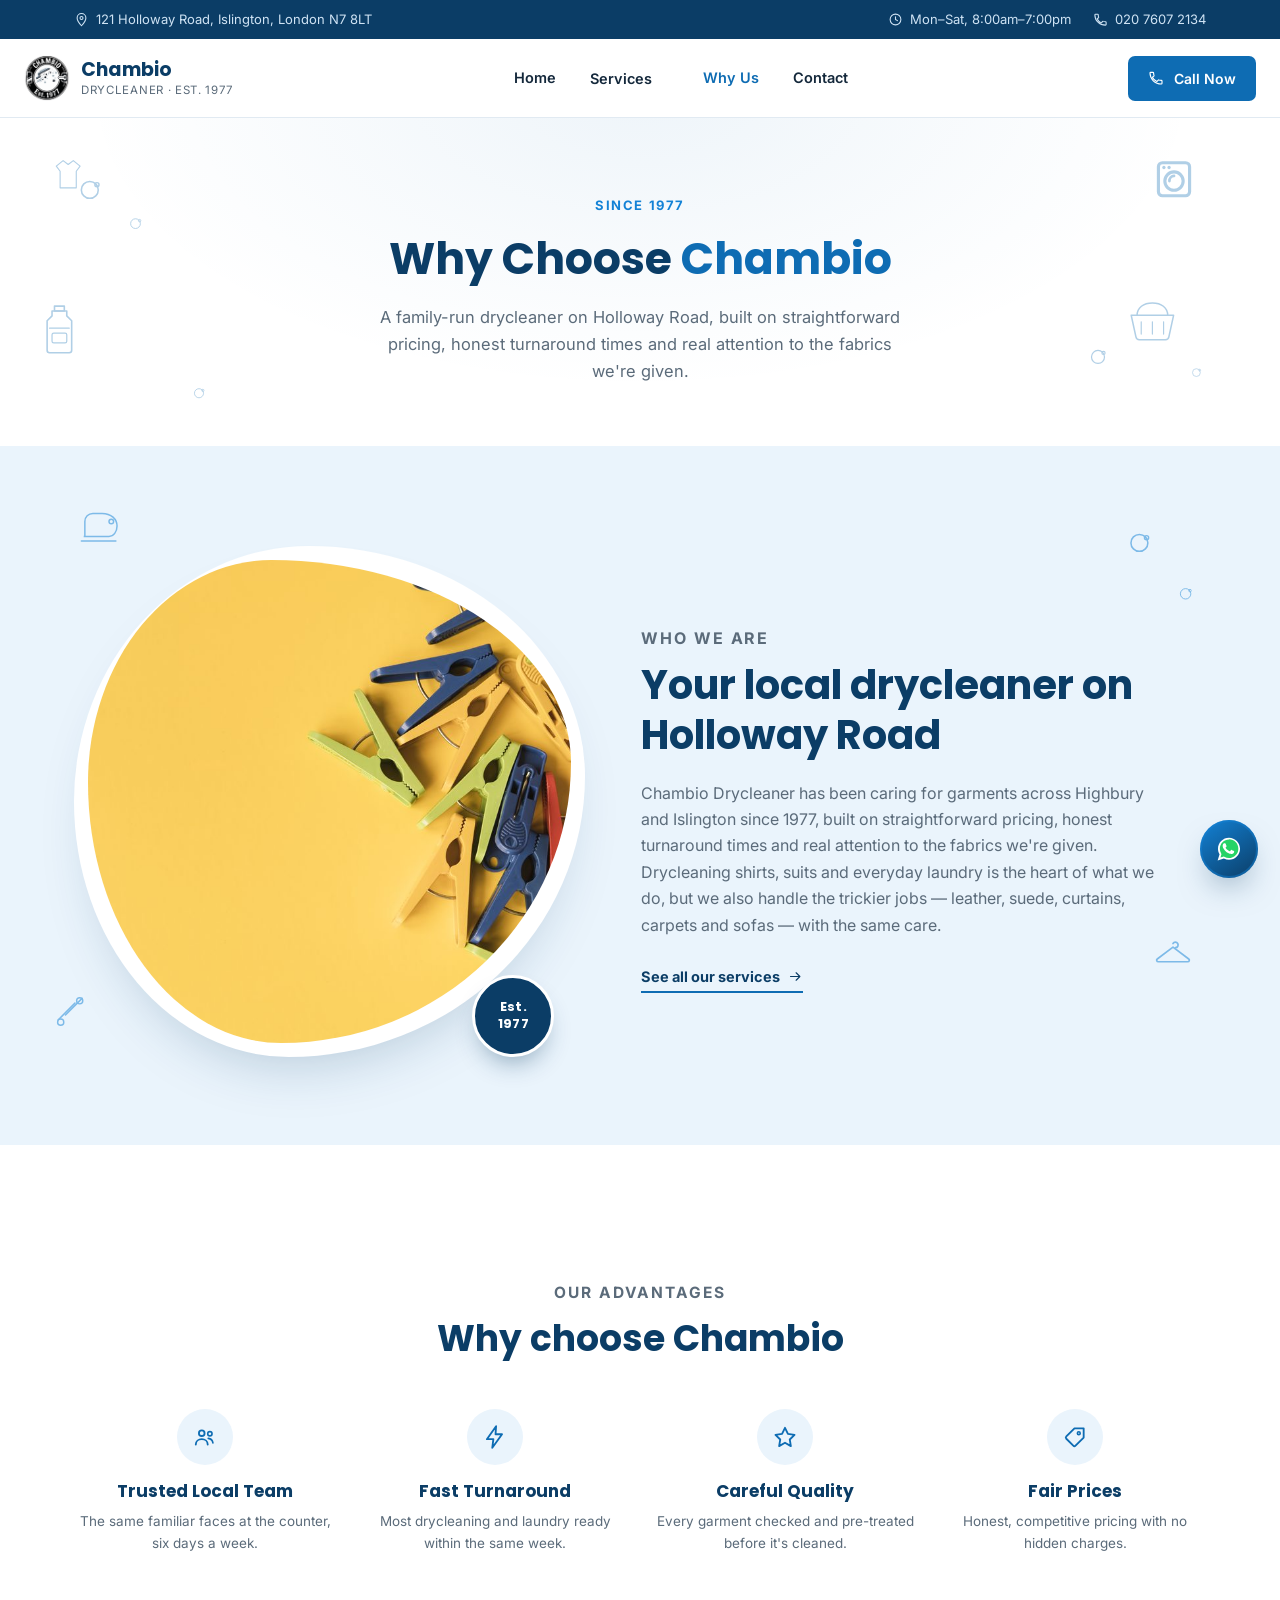
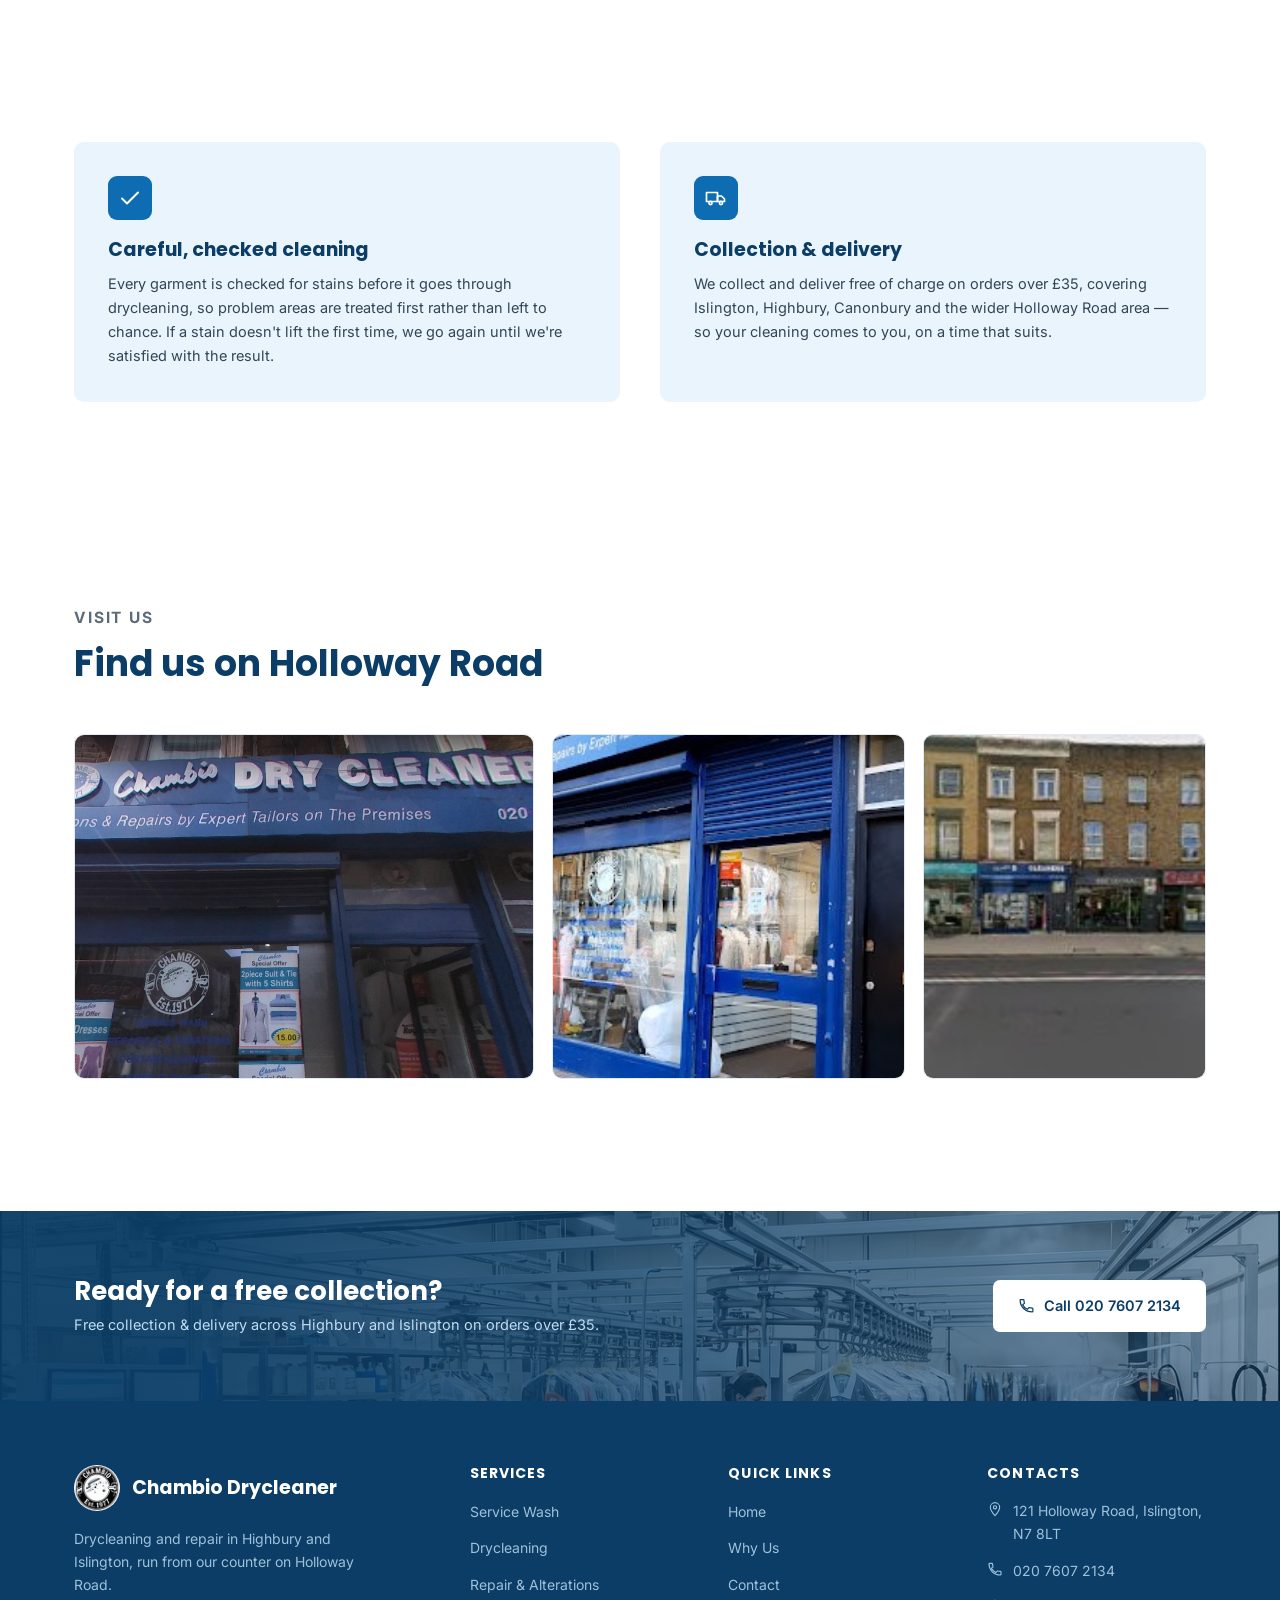
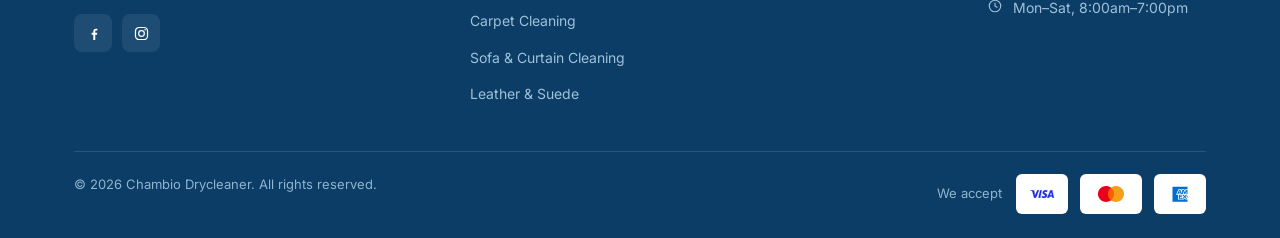
==== commit f1aa2257: "Update service links to point to new HTML files" ====
--- a/about.html
+++ b/about.html
@@ -78,12 +78,12 @@
       <div class="dropdown">
         <button type="button" aria-expanded="false">Services <svg width="12" height="12"><use href="#ic-arrow" transform="rotate(90 12 12)"/></svg></button>
         <div class="dropdown-menu">
-          <a href="services.html#service-wash">Service Wash</a>
-          <a href="services.html#drycleaning">Drycleaning</a>
-          <a href="services.html#repair-alterations">Repair &amp; Alterations</a>
-          <a href="services.html#carpet-cleaning">Carpet Cleaning</a>
-          <a href="services.html#sofa-curtain">Sofa &amp; Curtain Cleaning</a>
-          <a href="services.html#leather-suede">Leather &amp; Suede</a>
+          <a href="service-wash.html">Service Wash</a>
+          <a href="drycleaning.html">Drycleaning</a>
+          <a href="repair-alterations.html">Repair &amp; Alterations</a>
+          <a href="carpet-cleaning.html">Carpet Cleaning</a>
+          <a href="sofa-curtain.html">Sofa &amp; Curtain Cleaning</a>
+          <a href="leather-suede.html">Leather &amp; Suede</a>
         </div>
       </div>
       <a href="about.html" class="active">Why Us</a>
@@ -249,11 +249,12 @@
       <div>
         <h4>Services</h4>
         <ul>
-          <li><a href="services.html#service-wash">Service Wash</a></li>
-          <li><a href="services.html#drycleaning">Drycleaning</a></li>
-          <li><a href="services.html#repair-alterations">Repair &amp; Alterations</a></li>
-          <li><a href="services.html#carpet-cleaning">Carpet Cleaning</a></li>
-          <li><a href="services.html#leather-suede">Leather &amp; Suede</a></li>
+          <li><a href="service-wash.html">Service Wash</a></li>
+          <li><a href="drycleaning.html">Drycleaning</a></li>
+          <li><a href="repair-alterations.html">Repair &amp; Alterations</a></li>
+          <li><a href="carpet-cleaning.html">Carpet Cleaning</a></li>
+          <li><a href="sofa-curtain.html">Sofa &amp; Curtain Cleaning</a></li>
+          <li><a href="leather-suede.html">Leather &amp; Suede</a></li>
         </ul>
       </div>
       <div>
